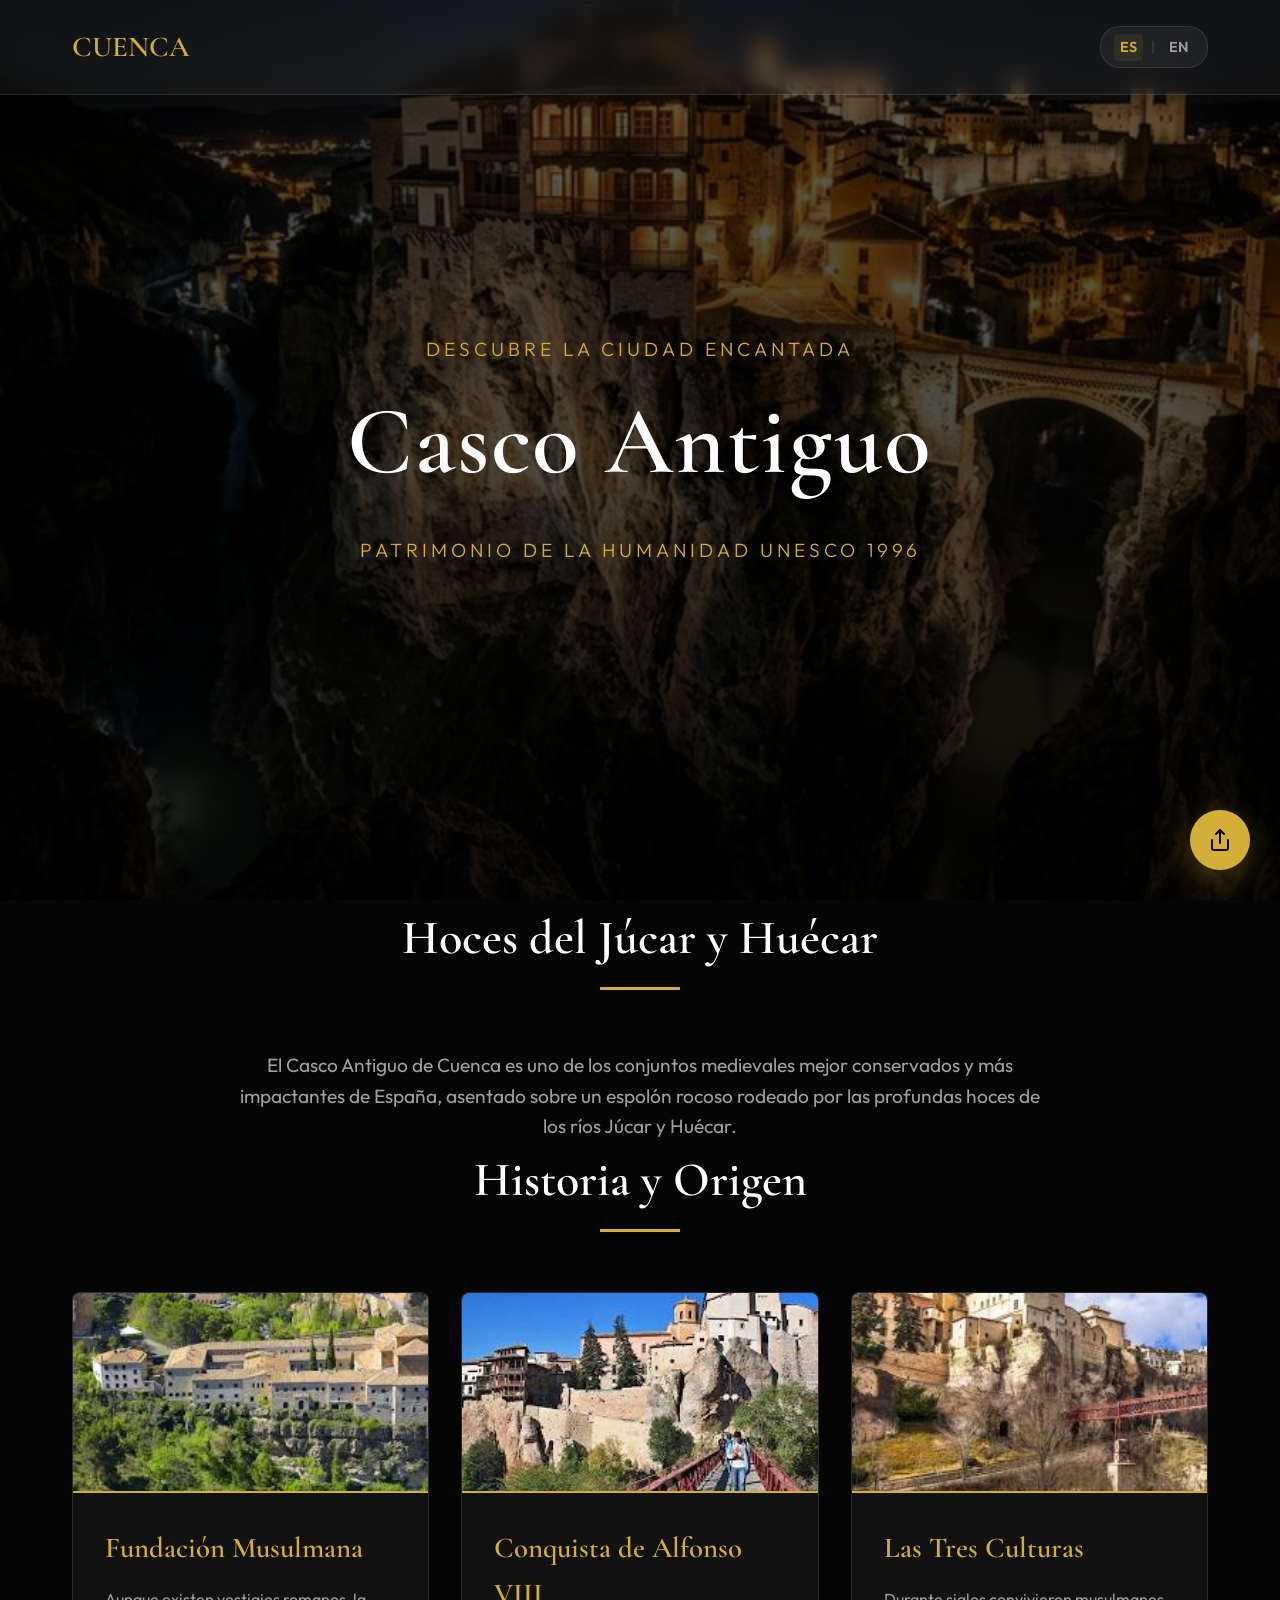
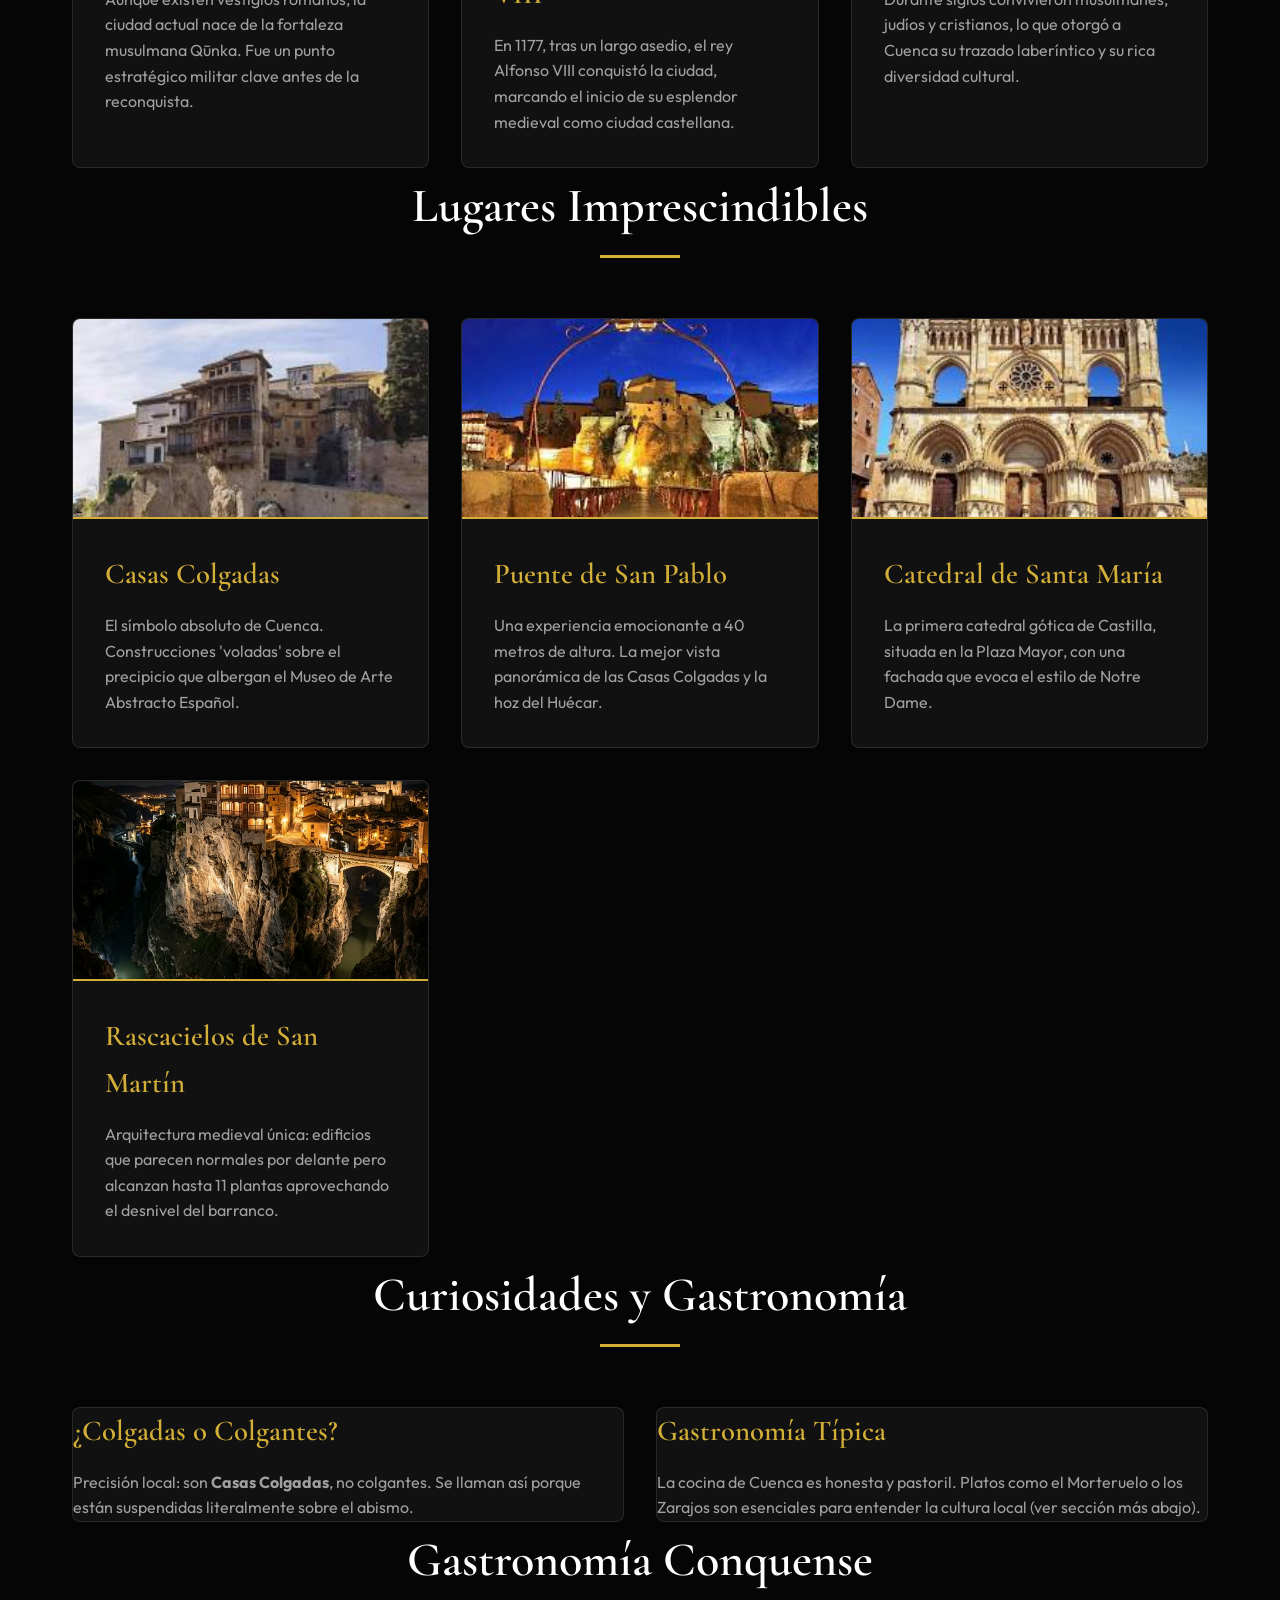
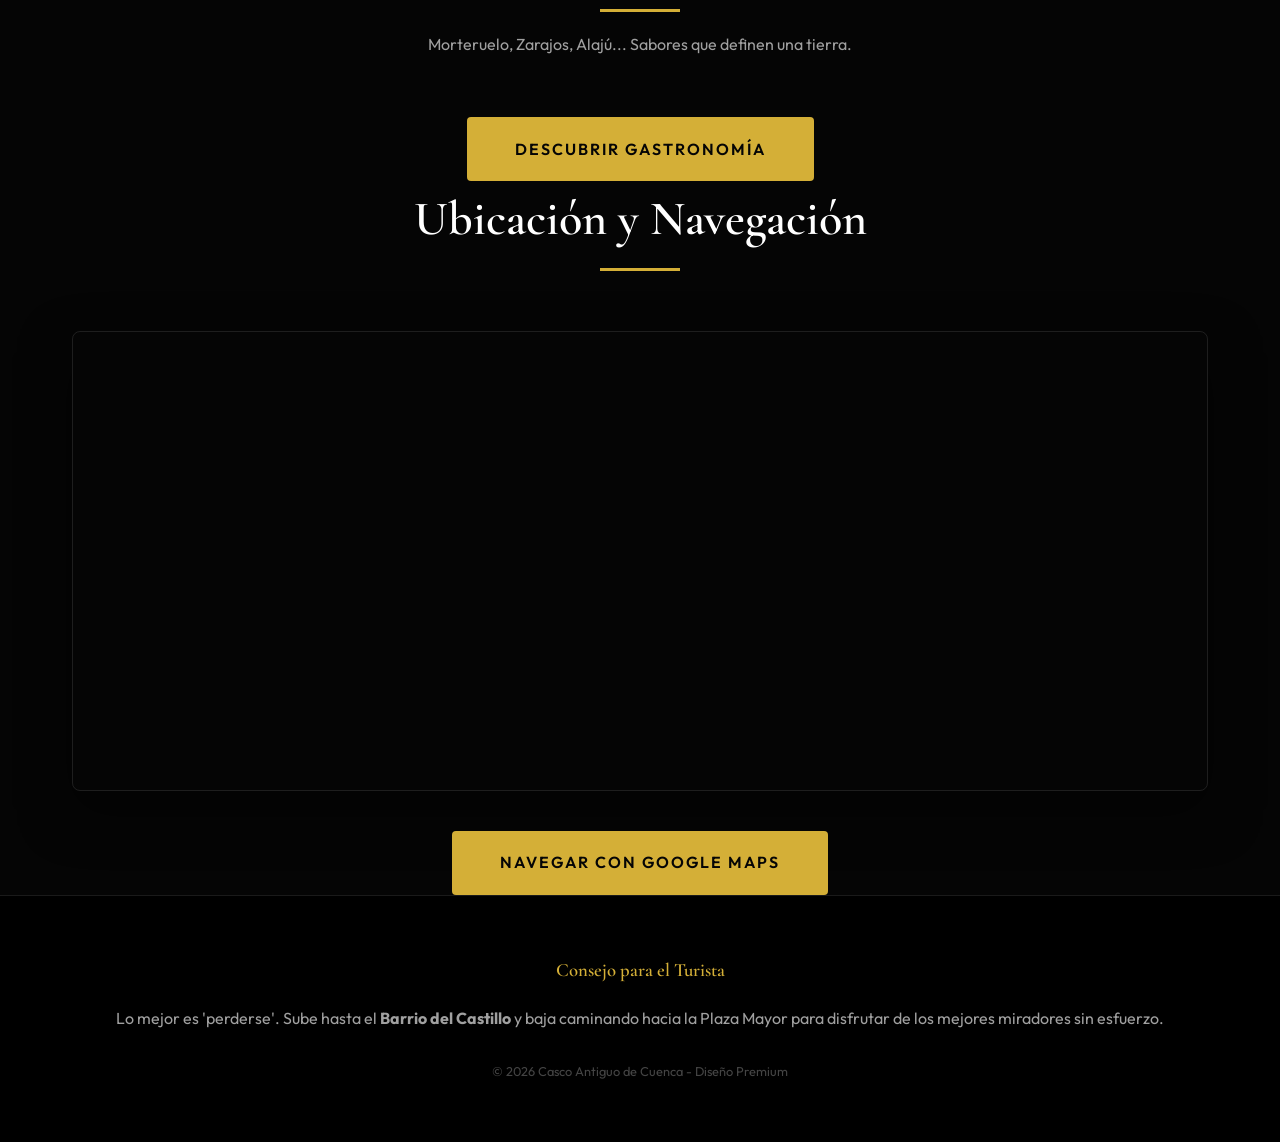
==== index.html @ 53cb7113 "Add files via upload" ====
<!DOCTYPE html>
<html lang="es">
<head>
    <meta charset="UTF-8">
    <meta name="viewport" content="width=device-width, initial-scale=1.0">
    <title>Casco Antiguo de Cuenca | Patrimonio de la Humanidad</title>
    <link rel="stylesheet" href="style.css">
</head>
<body>

    <nav>
        <div class="container">
            <div class="logo">CUENCA</div>
            <div class="lang-toggle">
                <span class="lang-btn active" id="lang-es" onclick="setLanguage('es')">ES</span>
                <span class="lang-divider">|</span>
                <span class="lang-btn" id="lang-en" onclick="setLanguage('en')">EN</span>
            </div>
        </div>
    </nav>

    <header class="hero">
        <div class="hero-content">
            <p data-i18n="hero-sub">Descubre la Ciudad Encantada</p>
            <h1 data-i18n="hero-title">Casco Antiguo</h1>
            <p data-i18n="hero-tag">Patrimonio de la Humanidad UNESCO 1996</p>
        </div>
    </header>

    <section id="intro" class="container reveal">
        <div class="section-title">
            <h2 data-i18n="intro-title">Hoces del Júcar y Huécar</h2>
            <div class="underline"></div>
        </div>
        <p data-i18n="intro-text" style="text-align: center; font-size: 1.2rem; color: var(--text-secondary); max-width: 800px; margin: 0 auto;">
            El Casco Antiguo de Cuenca es uno de los conjuntos medievales mejor conservados y más impactantes de España, asentado sobre un espolón rocoso rodeado por las profundas hoces de los ríos Júcar y Huécar.
        </p>
    </section>

    <section id="history" class="container reveal">
        <div class="section-title">
            <h2 data-i18n="history-title">Historia y Origen</h2>
            <div class="underline"></div>
        </div>
        <div class="grid">
            <div class="card">
                <img src="images (4).jpg" alt="Cuenca Histórica" class="card-image">
                <div class="card-content">
                    <h3 data-i18n="hist-1-title">Fundación Musulmana</h3>
                    <p data-i18n="hist-1-text">Aunque existen vestigios romanos, la ciudad actual nace de la fortaleza musulmana Qūnka. Fue un punto estratégico militar clave antes de la reconquista.</p>
                </div>
            </div>
            <div class="card">
                <img src="images (1).jpg" alt="Conquista Cristiana" class="card-image">
                <div class="card-content">
                    <h3 data-i18n="hist-2-title">Conquista de Alfonso VIII</h3>
                    <p data-i18n="hist-2-text">En 1177, tras un largo asedio, el rey Alfonso VIII conquistó la ciudad, marcando el inicio de su esplendor medieval como ciudad castellana.</p>
                </div>
            </div>
            <div class="card">
                <img src="images (6).jpg" alt="Tres Culturas" class="card-image">
                <div class="card-content">
                    <h3 data-i18n="hist-3-title">Las Tres Culturas</h3>
                    <p data-i18n="hist-3-text">Durante siglos convivieron musulmanes, judíos y cristianos, lo que otorgó a Cuenca su trazado laberíntico y su rica diversidad cultural.</p>
                </div>
            </div>
        </div>
    </section>

    <section id="landmarks" class="container reveal">
        <div class="section-title">
            <h2 data-i18n="landmarks-title">Lugares Imprescindibles</h2>
            <div class="underline"></div>
        </div>
        <div class="grid">
            <div class="card">
                <img src="images (3).jpg" alt="Casas Colgadas" class="card-image">
                <div class="card-content">
                    <h3 data-i18n="land-1-title">Casas Colgadas</h3>
                    <p data-i18n="land-1-text">El símbolo absoluto de Cuenca. Construcciones "voladas" sobre el precipicio que albergan el Museo de Arte Abstracto Español.</p>
                </div>
            </div>
            <div class="card">
                <img src="images (2).jpg" alt="Puente de San Pablo" class="card-image">
                <div class="card-content">
                    <h3 data-i18n="land-2-title">Puente de San Pablo</h3>
                    <p data-i18n="land-2-text">Una experiencia emocionante a 40 metros de altura. La mejor vista panorámica de las Casas Colgadas y la hoz del Huécar.</p>
                </div>
            </div>
            <div class="card">
                <img src="images (7).jpg" alt="Catedral de Cuenca" class="card-image">
                <div class="card-content">
                    <h3 data-i18n="land-3-title">Catedral de Santa María</h3>
                    <p data-i18n="land-3-text">La primera catedral gótica de Castilla, situada en la Plaza Mayor, con una fachada que evoca el estilo de Notre Dame.</p>
                </div>
            </div>
            <div class="card">
                <img src="hero.png" alt="Rascacielos de San Martín" class="card-image">
                <div class="card-content">
                    <h3 data-i18n="land-4-title">Rascacielos de San Martín</h3>
                    <p data-i18n="land-4-text">Arquitectura medieval única: edificios que parecen normales por delante pero alcanzan hasta 11 plantas aprovechando el desnivel del barranco.</p>
                </div>
            </div>
        </div>
    </section>

    <section id="trivia" class="container reveal">
        <div class="section-title">
            <h2 data-i18n="trivia-title">Curiosidades y Gastronomía</h2>
            <div class="underline"></div>
        </div>
        <div class="grid">
            <div class="card">
                <h3 data-i18n="trivia-1-title">¿Colgadas o Colgantes?</h3>
                <p data-i18n="trivia-1-text">Precisión local: son <strong>Casas Colgadas</strong>, no colgantes. Se llaman así porque están suspendidas literalmente sobre el abismo.</p>
            </div>
            <div class="card">
                <h3 data-i18n="trivia-2-title">Gastronomía Típica</h3>
                <p data-i18n="trivia-2-text">La cocina de Cuenca es honesta y pastoril. Platos como el Morteruelo o los Zarajos son esenciales para entender la cultura local (ver sección más abajo).</p>
            </div>
        </div>
    </section>

    <section id="gastronomy-teaser" class="container reveal">
        <div class="section-title">
            <h2 data-i18n="gastro-title">Gastronomía Conquense</h2>
            <div class="underline"></div>
            <p data-i18n="gastro-sub" style="text-align: center; margin-top: 20px; color: var(--text-secondary);">Morteruelo, Zarajos, Alajú... Sabores que definen una tierra.</p>
        </div>
        <div style="text-align: center; margin-top: 20px;">
            <a href="gastronomia.html" class="nav-button" data-i18n="gastro-btn">Descubrir Gastronomía</a>
        </div>
    </section>

    <section id="location" class="container reveal">
        <div class="section-title">
            <h2 data-i18n="location-title">Ubicación y Navegación</h2>
            <div class="underline"></div>
        </div>
        <div class="map-container">
            <iframe 
                src="https://www.google.com/maps/embed?pb=!1m18!1m12!1m3!1d3056.845423871268!2d-2.1298816!3d40.0782161!2m3!1f0!2f0!3f0!3m2!1i1024!2i768!4f13.1!3m3!1m2!1s0xd672727142b6b0b%3A0xc3d178f5f00e99d2!2sCasas%20Colgadas%20de%20Cuenca!5e0!3m2!1ses!2ses!4v1711364500000!5m2!1ses!2ses" 
                width="100%" height="450" style="border:0;" allowfullscreen="" loading="lazy"></iframe>
        </div>
        <div style="text-align: center; margin-top: 40px;">
            <a href="https://share.google/bQIPILn5USo7byNqK" target="_blank" class="nav-button" data-i18n="nav-btn">Navegar con Google Maps</a>
        </div>
    </section>

    <footer class="reveal">
        <div class="container">
            <h3 data-i18n="footer-tip-title" style="color: var(--accent-color); margin-bottom: 20px;">Consejo para el Turista</h3>
            <p data-i18n="footer-tip-text" style="color: var(--text-secondary); margin-bottom: 30px;">
                Lo mejor es "perderse". Sube hasta el <strong>Barrio del Castillo</strong> y baja caminando hacia la Plaza Mayor para disfrutar de los mejores miradores sin esfuerzo.
            </p>
            <p data-i18n="footer-copy" style="font-size: 0.8rem; color: #444;">&copy; 2026 Casco Antiguo de Cuenca - Diseño Premium</p>
        </div>
    </footer>

    <button id="share-btn" class="share-fab" title="Compartir esta página">
        <svg xmlns="http://www.w3.org/2000/svg" width="24" height="24" viewBox="0 0 24 24" fill="none" stroke="currentColor" stroke-width="2" stroke-linecap="round" stroke-linejoin="round"><path d="M4 12v8a2 2 0 0 0 2 2h12a2 2 0 0 0 2-2v-8"/><polyline points="16 6 12 2 8 6"/><line x1="12" y1="2" x2="12" y2="15"/></svg>
    </button>

    <script src="script.js"></script>
</body>
</html>
---- style.css ----
@import url('https://fonts.googleapis.com/css2?family=Cormorant+Garamond:wght@300;400;600&family=Outfit:wght@300;400;600&display=swap');

:root {
    --bg-color: #050505;
    --card-bg: #111111;
    --accent-color: #d4af37; /* Gold */
    --text-primary: #ffffff;
    --text-secondary: #a0a0a0;
    --glass-bg: rgba(255, 255, 255, 0.05);
    --glass-border: rgba(255, 255, 255, 0.1);
    --transition-slow: 0.6s cubic-bezier(0.4, 0, 0.2, 1);
    --transition-fast: 0.3s ease;
}

* {
    margin: 0;
    padding: 0;
    box-sizing: border-box;
}

body {
    background-color: var(--bg-color);
    color: var(--text-primary);
    font-family: 'Outfit', sans-serif;
    line-height: 1.6;
    overflow-x: hidden;
}

h1, h2, h3 {
    font-family: 'Cormorant Garamond', serif;
    font-weight: 600;
}

/* Layout */
.container {
    max-width: 1200px;
    margin: 0 auto;
    padding: 0 2rem;
}

section {
    padding: 100px 0;
}

/* Hero Section */
.hero {
    position: relative;
    height: 100vh;
    display: flex;
    align-items: center;
    justify-content: center;
    text-align: center;
    background: linear-gradient(rgba(0,0,0,0.6), rgba(0,0,0,0.8)), url('hero.png') center/cover no-repeat;
    overflow: hidden;
}

.hero-content {
    z-index: 2;
    padding: 2rem;
    animation: fadeInScale 1.5s var(--transition-slow);
}

.hero h1 {
    font-size: clamp(3rem, 10vw, 6rem);
    margin-bottom: 1rem;
    letter-spacing: 2px;
}

.hero p {
    font-size: 1.2rem;
    color: var(--accent-color);
    text-transform: uppercase;
    letter-spacing: 4px;
    font-weight: 300;
}

/* Glassmorphism Navigation */
nav {
    position: fixed;
    top: 0;
    width: 100%;
    z-index: 1000;
    padding: 1.5rem 0;
    background: var(--glass-bg);
    backdrop-filter: blur(10px);
    border-bottom: 1px solid var(--glass-border);
}

nav .container {
    display: flex;
    justify-content: space-between;
    align-items: center;
}

.logo {
    font-family: 'Cormorant Garamond', serif;
    font-size: 1.8rem;
    font-weight: 600;
    color: var(--accent-color);
}

/* Content Sections */
.section-title {
    text-align: center;
    margin-bottom: 60px;
}

.section-title h2 {
    font-size: 3rem;
    margin-bottom: 10px;
}

.section-title .underline {
    width: 80px;
    height: 3px;
    background: var(--accent-color);
    margin: 0 auto;
}

/* Cards & Grids */
.grid {
    display: grid;
    grid-template-columns: repeat(auto-fit, minmax(300px, 1fr));
    gap: 2rem;
}

.card {
    background: var(--card-bg);
    border: 1px solid var(--glass-border);
    padding: 0; /* Changed from 2.5rem */
    border-radius: 8px;
    transition: var(--transition-fast);
    position: relative;
    overflow: hidden;
    display: flex;
    flex-direction: column;
}

.card-image {
    width: 100%;
    height: 200px;
    object-fit: cover;
    border-bottom: 2px solid var(--accent-color);
}

.card-content {
    padding: 2rem;
}

.card:hover {
    transform: translateY(-10px);
    border-color: var(--accent-color);
    box-shadow: 0 10px 30px rgba(212, 175, 55, 0.1);
}

.card h3 {
    font-size: 1.8rem;
    margin-bottom: 1rem;
    color: var(--accent-color);
}

/* Maps & Navigation */
.map-container {
    border: 1px solid var(--glass-border);
    border-radius: 8px;
    overflow: hidden;
    box-shadow: 0 20px 50px rgba(0,0,0,0.5);
    margin-bottom: 2rem;
}

.nav-button {
    display: inline-block;
    padding: 1.2rem 3rem;
    background: var(--accent-color);
    color: var(--bg-color);
    text-decoration: none;
    font-weight: 600;
    text-transform: uppercase;
    letter-spacing: 2px;
    border-radius: 4px;
    transition: var(--transition-fast);
}

.nav-button:hover {
    background: #fff;
    transform: scale(1.05);
}

.card p {
    color: var(--text-secondary);
}

/* Landmarks Grid */
.landmark-grid {
    display: grid;
    grid-template-columns: repeat(2, 1fr);
    gap: 1.5rem;
}

@media (max-width: 768px) {
    .landmark-grid {
        grid-template-columns: 1fr;
    }
}

.landmark-item {
    position: relative;
    height: 400px;
    overflow: hidden;
    border-radius: 4px;
}

.landmark-info {
    position: absolute;
    bottom: 0;
    left: 0;
    width: 100%;
    padding: 2rem;
    background: linear-gradient(transparent, rgba(0,0,0,0.9));
    transform: translateY(20px);
    transition: var(--transition-slow);
}

.landmark-item:hover .landmark-info {
    transform: translateY(0);
}

/* Animations */
.reveal {
    opacity: 0;
    transform: translateY(30px);
    transition: var(--transition-slow);
}

.reveal.active {
    opacity: 1;
    transform: translateY(0);
}

@keyframes fadeInScale {
    from {
        opacity: 0;
        transform: scale(1.1);
    }
    to {
        opacity: 1;
        transform: scale(1);
    }
}

/* Footer */
footer {
    padding: 60px 0;
    background: #000;
    border-top: 1px solid var(--glass-border);
    text-align: center;
}

/* Language Toggle */
.lang-toggle {
    display: flex;
    gap: 0.5rem;
    align-items: center;
    font-size: 0.9rem;
    font-weight: 600;
    border: 1px solid var(--glass-border);
    padding: 0.4rem 0.8rem;
    border-radius: 20px;
    background: var(--glass-bg);
}

.lang-btn {
    color: var(--text-secondary);
    cursor: pointer;
    transition: var(--transition-fast);
    text-decoration: none;
    padding: 2px 6px;
    border-radius: 4px;
}

.lang-btn.active {
    color: var(--accent-color);
    background: rgba(212, 175, 55, 0.1);
}

.lang-btn:hover:not(.active) {
    color: var(--text-primary);
}

.lang-divider {
    color: var(--glass-border);
}

/* Floating Share Button */
.share-fab {
    position: fixed;
    bottom: 30px;
    right: 30px;
    width: 60px;
    height: 60px;
    background: var(--accent-color);
    color: var(--bg-color);
    border: none;
    border-radius: 50%;
    display: flex;
    align-items: center;
    justify-content: center;
    cursor: pointer;
    box-shadow: 0 10px 30px rgba(212, 175, 55, 0.3);
    z-index: 2000;
    transition: var(--transition-fast);
}

.share-fab:hover {
    transform: scale(1.1) rotate(5deg);
    background: #ffffff;
    box-shadow: 0 15px 40px rgba(255, 255, 255, 0.2);
}

.share-fab svg {
    width: 24px;
    height: 24px;
}

@media (max-width: 768px) {
    .share-fab {
        bottom: 20px;
        right: 20px;
        width: 50px;
        height: 50px;
    }
}

.gastronomy-list {
    display: flex;
    justify-content: center;
    gap: 2rem;
    flex-wrap: wrap;
    margin-top: 2rem;
}

.gastronomy-item {
    padding: 1rem 2rem;
    border: 1px solid var(--accent-color);
    border-radius: 30px;
    color: var(--accent-color);
    font-weight: 600;
}
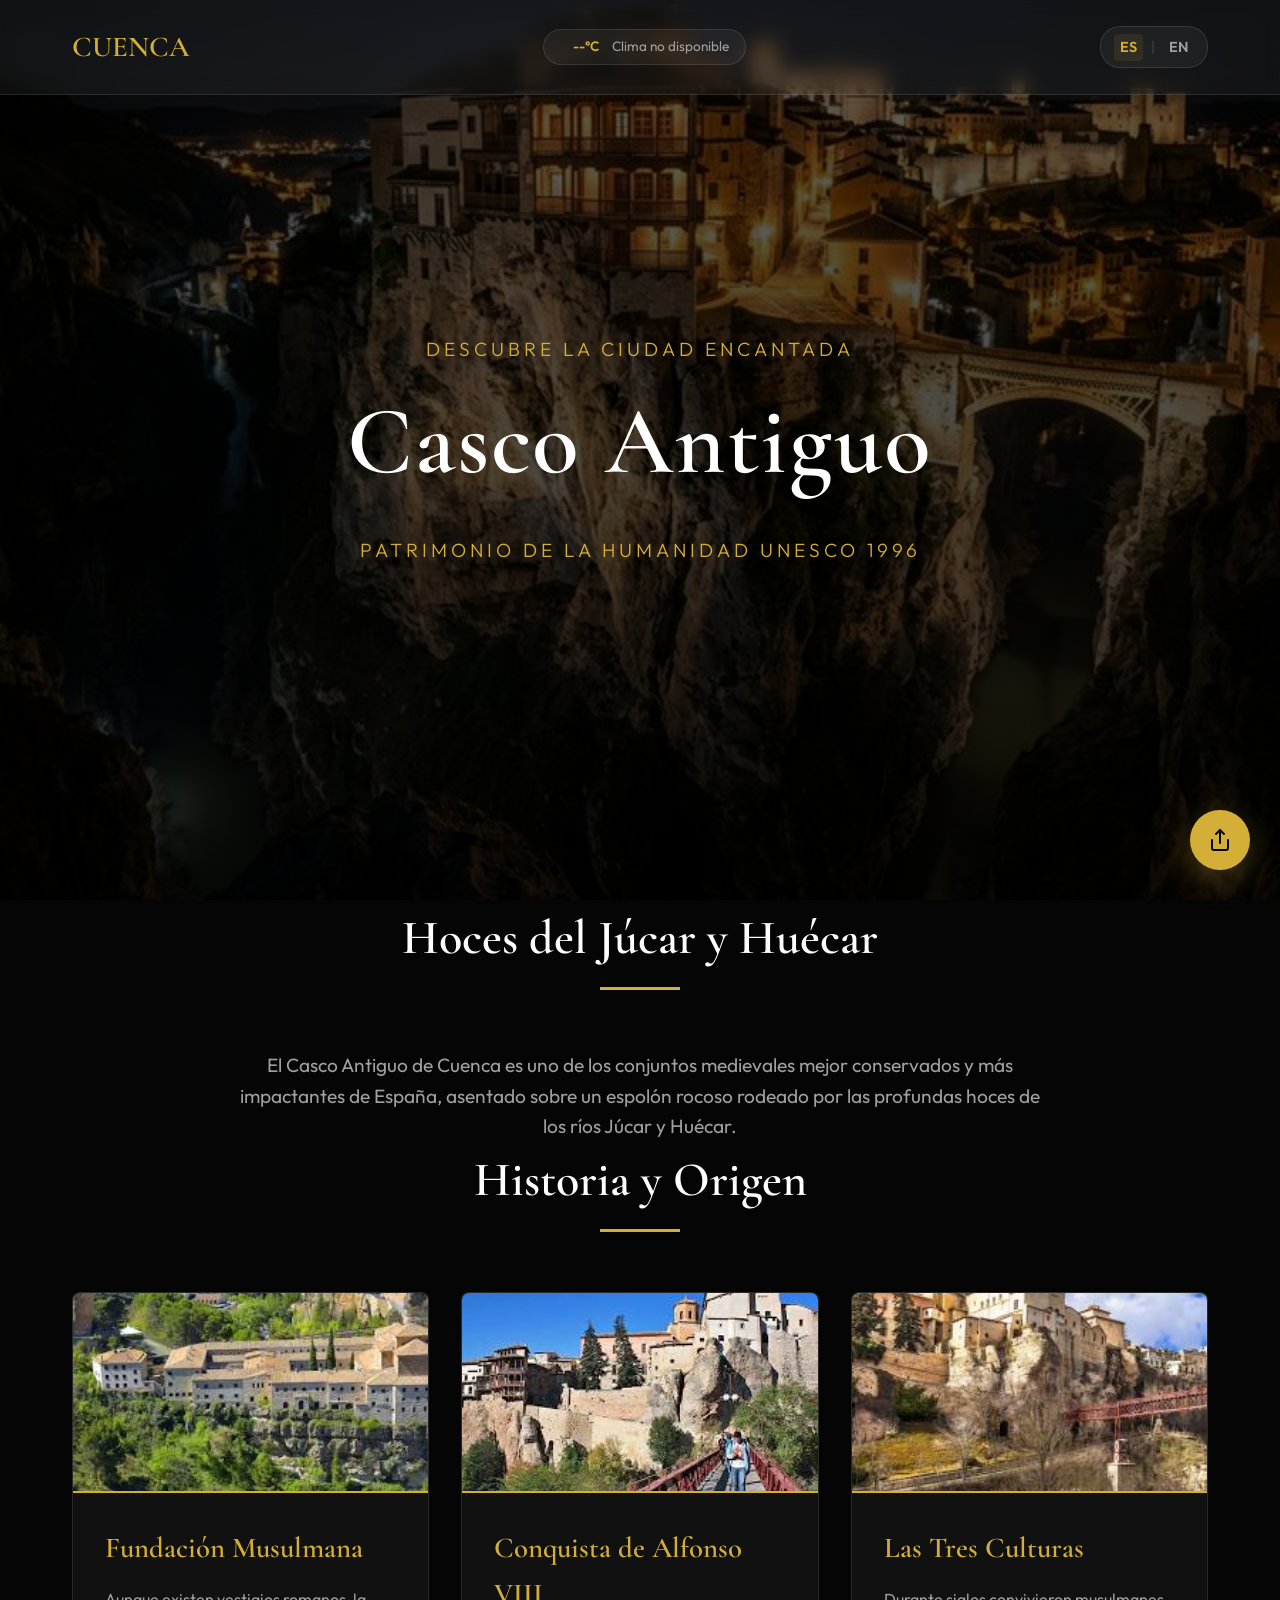
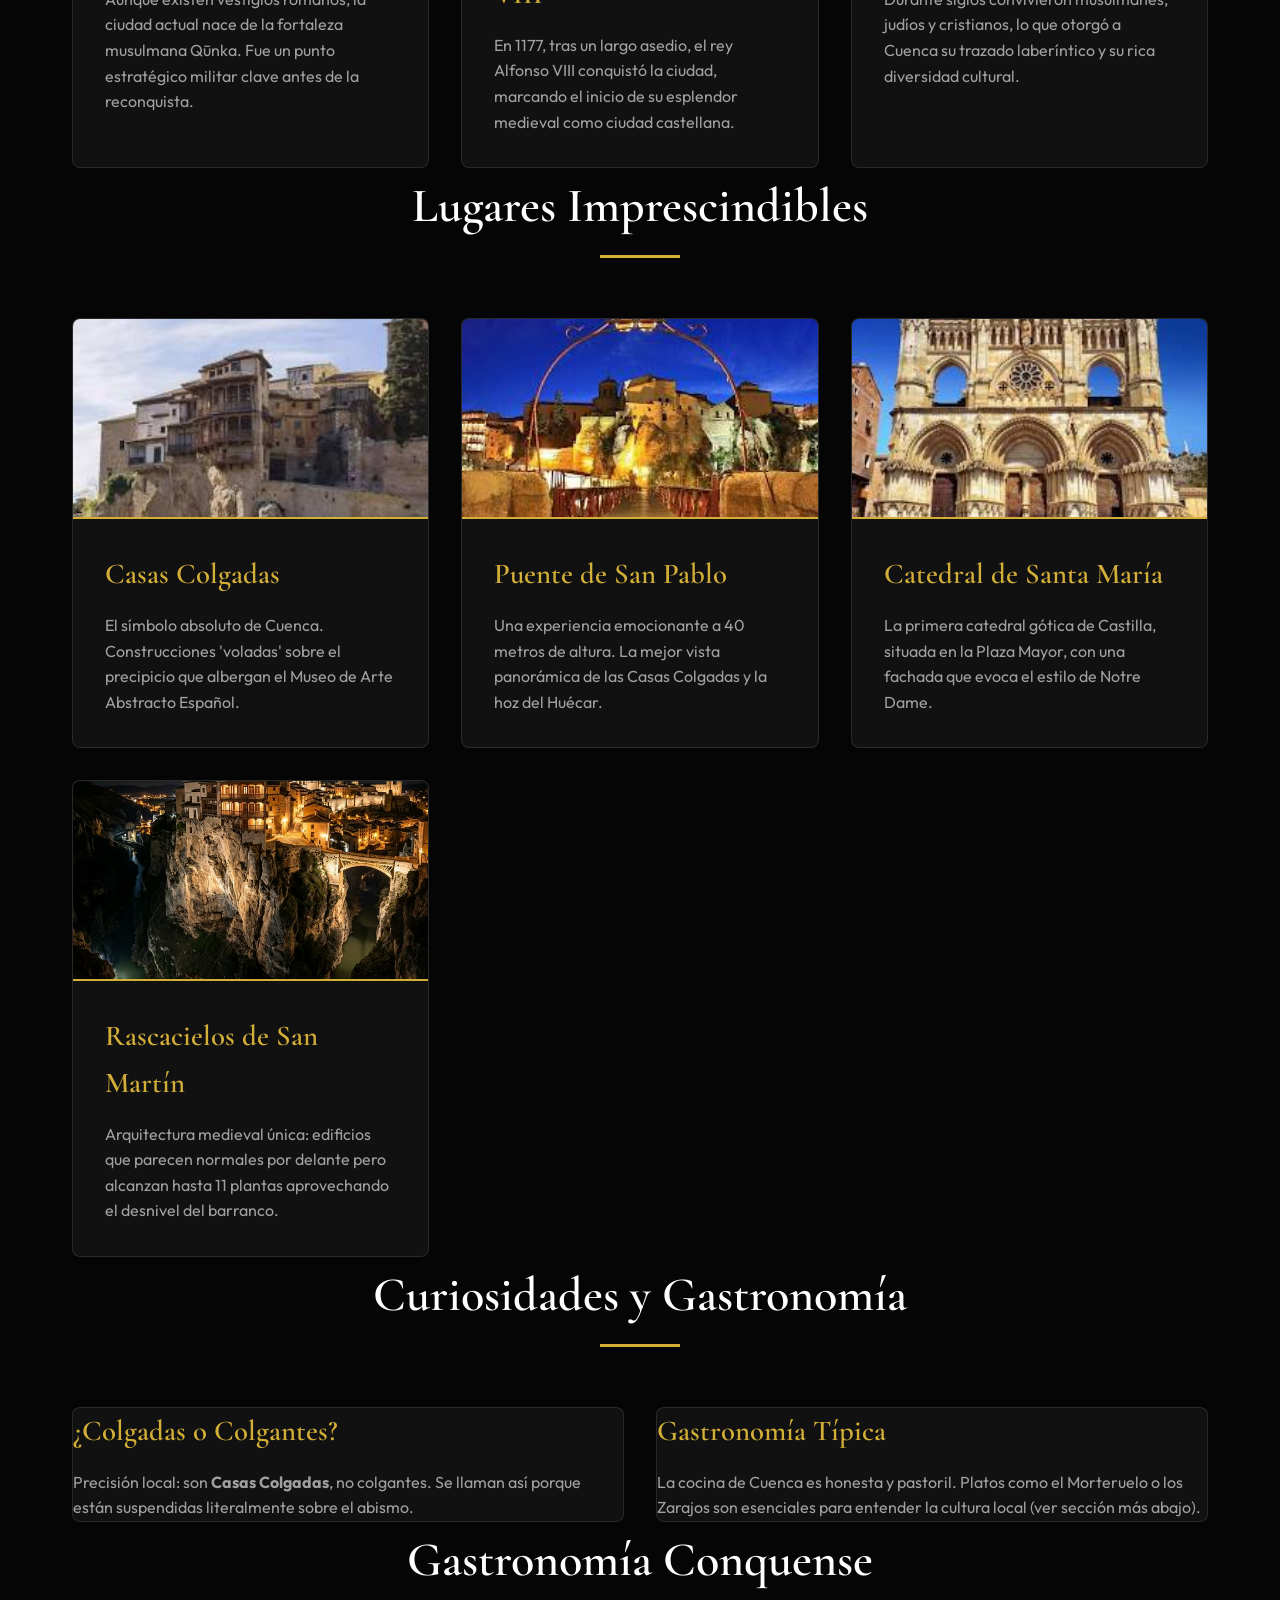
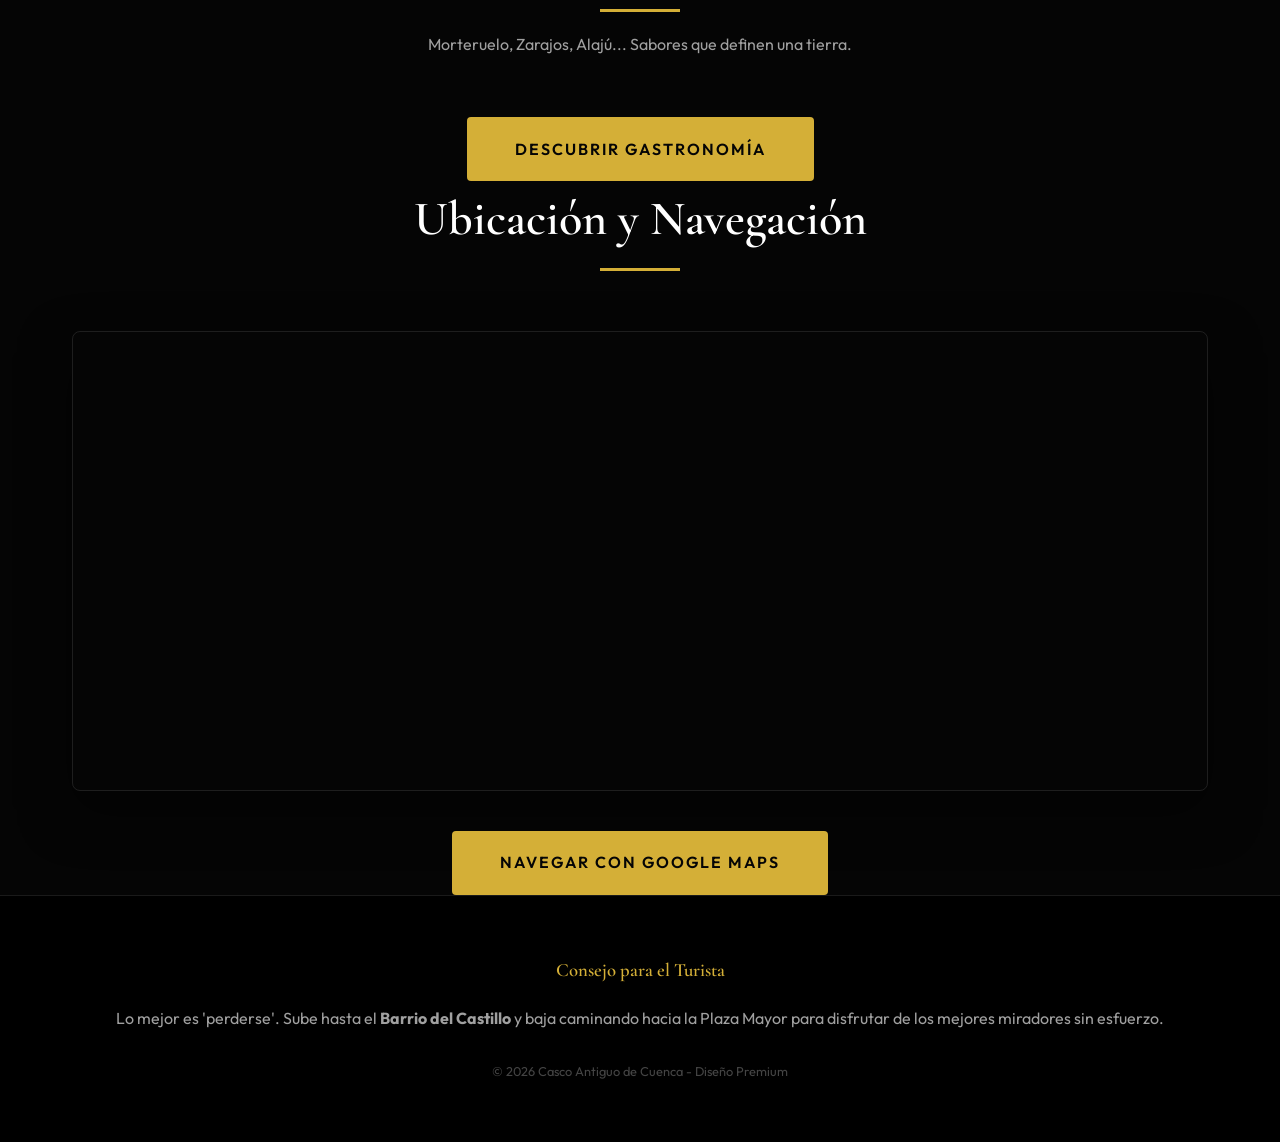
==== commit 4cff90c0: "Add files via upload" ====
--- a/index.html
+++ b/index.html
@@ -11,6 +11,11 @@
     <nav>
         <div class="container">
             <div class="logo">CUENCA</div>
+            <div id="weather-widget" class="weather-widget">
+                <span id="weather-icon"></span>
+                <span id="weather-temp">--°C</span>
+                <span id="weather-desc" data-i18n="weather-loading">Cargando...</span>
+            </div>
             <div class="lang-toggle">
                 <span class="lang-btn active" id="lang-es" onclick="setLanguage('es')">ES</span>
                 <span class="lang-divider">|</span>
@@ -161,6 +166,15 @@
         <svg xmlns="http://www.w3.org/2000/svg" width="24" height="24" viewBox="0 0 24 24" fill="none" stroke="currentColor" stroke-width="2" stroke-linecap="round" stroke-linejoin="round"><path d="M4 12v8a2 2 0 0 0 2 2h12a2 2 0 0 0 2-2v-8"/><polyline points="16 6 12 2 8 6"/><line x1="12" y1="2" x2="12" y2="15"/></svg>
     </button>
 
+    <!-- Lightbox Structure -->
+    <div id="lightbox" class="lightbox">
+        <span class="lightbox-close">&times;</span>
+        <div class="lightbox-container">
+            <img class="lightbox-content" id="lightbox-img" alt="Vista ampliada">
+            <div id="lightbox-caption"></div>
+        </div>
+    </div>
+
     <script src="script.js"></script>
 </body>
 </html>
--- a/style.css
+++ b/style.css
@@ -346,3 +346,118 @@
     color: var(--accent-color);
     font-weight: 600;
 }
+
+/* Weather Widget Styles */
+.weather-widget {
+    display: flex;
+    align-items: center;
+    gap: 0.8rem;
+    padding: 0.4rem 1rem;
+    background: var(--glass-bg);
+    border: 1px solid var(--glass-border);
+    border-radius: 20px;
+    font-size: 0.85rem;
+    color: var(--text-secondary);
+    transition: var(--transition-fast);
+}
+
+.weather-widget:hover {
+    border-color: var(--accent-color);
+    background: rgba(212, 175, 55, 0.05);
+}
+
+#weather-temp {
+    color: var(--accent-color);
+    font-weight: 600;
+}
+
+#weather-icon {
+    font-size: 1.2rem;
+}
+
+@media (max-width: 600px) {
+    .weather-widget #weather-desc {
+        display: none;
+    }
+}
+
+@media (max-width: 480px) {
+    .weather-widget {
+        display: none;
+    }
+}
+
+/* Lightbox Styles */
+.lightbox {
+    display: none;
+    position: fixed;
+    z-index: 3000;
+    top: 0;
+    left: 0;
+    width: 100%;
+    height: 100%;
+    background-color: rgba(0, 0, 0, 0.95);
+    backdrop-filter: blur(10px);
+    justify-content: center;
+    align-items: center;
+    opacity: 0;
+    transition: opacity 0.4s ease;
+}
+
+.lightbox.active {
+    display: flex;
+    opacity: 1;
+}
+
+.lightbox-container {
+    position: relative;
+    max-width: 90%;
+    max-height: 90%;
+    display: flex;
+    flex-direction: column;
+    align-items: center;
+    animation: zoomIn 0.4s cubic-bezier(0.4, 0, 0.2, 1);
+}
+
+.lightbox-content {
+    max-width: 100%;
+    max-height: 80vh;
+    border: 2px solid var(--accent-color);
+    border-radius: 4px;
+    box-shadow: 0 0 50px rgba(212, 175, 55, 0.2);
+}
+
+.lightbox-close {
+    position: absolute;
+    top: -40px;
+    right: 0;
+    color: var(--accent-color);
+    font-size: 40px;
+    font-weight: 300;
+    cursor: pointer;
+    transition: var(--transition-fast);
+}
+
+.lightbox-close:hover {
+    color: #fff;
+    transform: rotate(90deg);
+}
+
+#lightbox-caption {
+    margin-top: 20px;
+    color: #fff;
+    font-family: 'Cormorant Garamond', serif;
+    font-size: 1.5rem;
+    text-align: center;
+}
+
+@keyframes zoomIn {
+    from {
+        opacity: 0;
+        transform: scale(0.9);
+    }
+    to {
+        opacity: 1;
+        transform: scale(1);
+    }
+}
